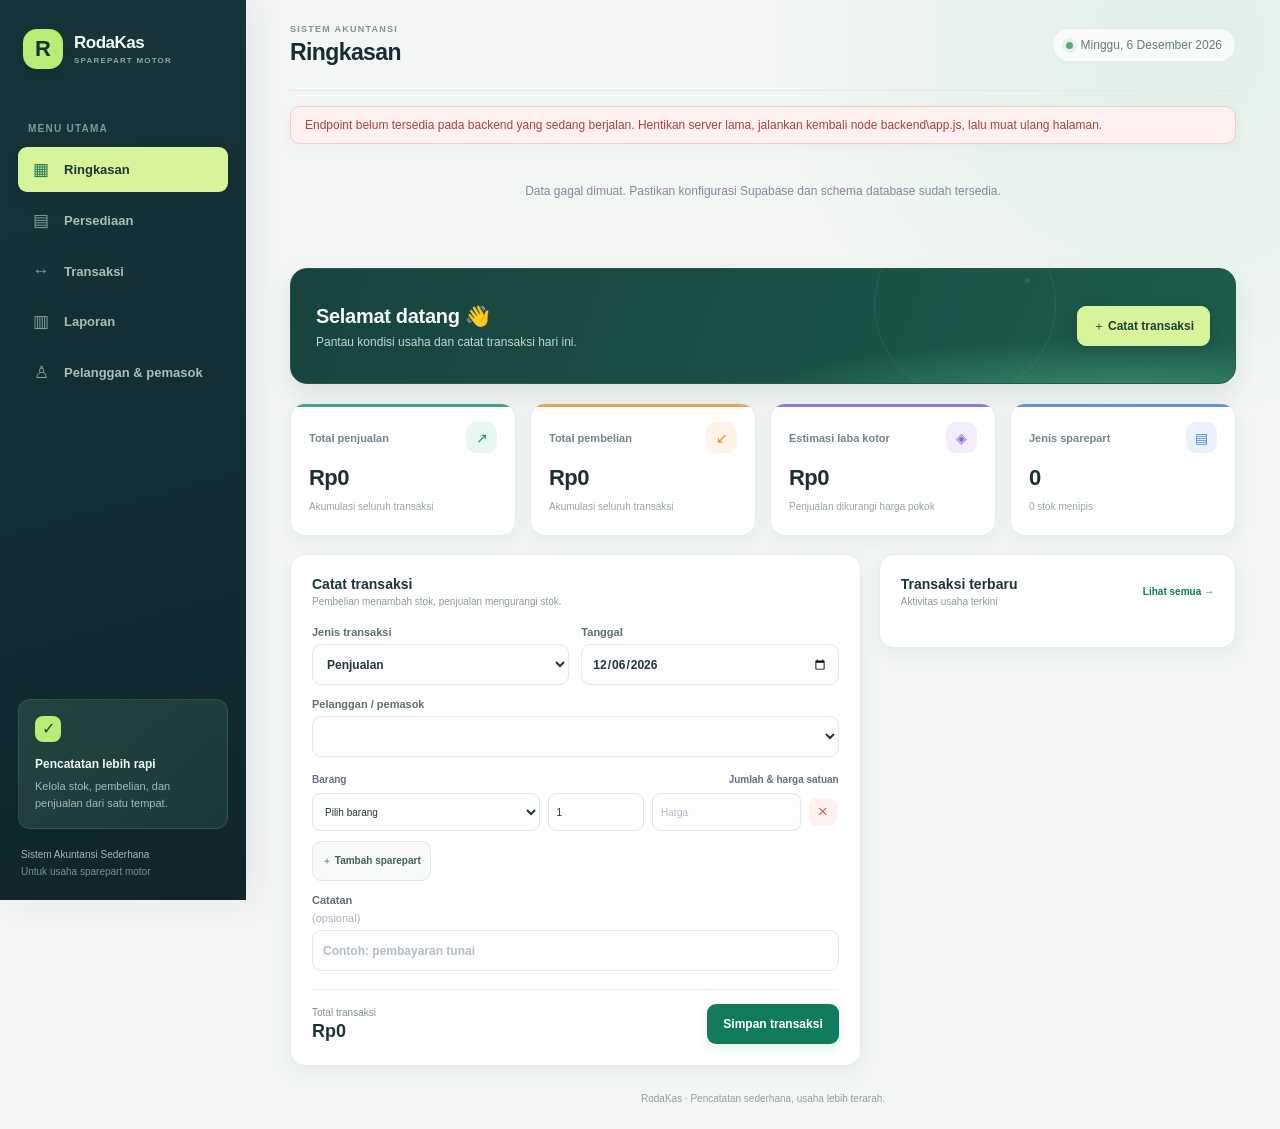
==== index.html @ e7395fb7 "Add files via upload" ====
<!doctype html>
<html lang="id">
  <head>
    <meta charset="utf-8">
    <meta name="viewport" content="width=device-width, initial-scale=1">
    <meta name="theme-color" content="#f5f7fb">
    <title>RodaKas — Akuntansi Sparepart</title>
    <link rel="stylesheet" href="styles.css">
    <script src="config.js"></script>
    <script src="app.js" defer></script>
  </head>
  <body>
    <div class="app-shell">
      <aside class="sidebar">
        <a class="brand" href="#" aria-label="RodaKas beranda">
          <span class="brand-mark">R</span>
          <span><strong>RodaKas</strong><small>SPAREPART MOTOR</small></span>
        </a>
        <p class="nav-label">MENU UTAMA</p>
        <nav class="navigation" aria-label="Navigasi utama">
          <button class="nav-item active" data-view="dashboard"><span>▦</span> Ringkasan</button>
          <button class="nav-item" data-view="inventory"><span>▤</span> Persediaan</button>
          <button class="nav-item" data-view="transactions"><span>↔</span> Transaksi</button>
          <button class="nav-item" data-view="reports"><span>▥</span> Laporan</button>
          <button class="nav-item" data-view="parties"><span>♙</span> Pelanggan & pemasok</button>
        </nav>
        <div class="sidebar-note">
          <span class="note-icon">✓</span>
          <strong>Pencatatan lebih rapi</strong>
          <p>Kelola stok, pembelian, dan penjualan dari satu tempat.</p>
        </div>
        <div class="sidebar-footer">Sistem Akuntansi Sederhana<br><span>Untuk usaha sparepart motor</span></div>
      </aside>

      <main class="main-content">
        <header class="topbar">
          <div>
            <p class="eyebrow">SISTEM AKUNTANSI</p>
            <h1 id="page-title">Ringkasan</h1>
          </div>
          <div class="topbar-date"><span class="status-dot"></span><span id="today-label"></span></div>
        </header>

        <div id="notice" class="notice" role="status" aria-live="polite" hidden></div>
        <div id="loading" class="loading">Menghubungkan ke database...</div>

        <section class="view active" id="view-dashboard">
          <div class="welcome-row">
            <div>
              <h2>Selamat datang 👋</h2>
              <p>Pantau kondisi usaha dan catat transaksi hari ini.</p>
            </div>
            <button class="button button-primary" data-go="transactions">＋ Catat transaksi</button>
          </div>
          <div class="stats-grid">
            <article class="stat-card">
              <div class="stat-heading"><span>Total penjualan</span><span class="stat-icon green">↗</span></div>
              <strong id="stat-sales">Rp0</strong><small>Akumulasi seluruh transaksi</small>
            </article>
            <article class="stat-card">
              <div class="stat-heading"><span>Total pembelian</span><span class="stat-icon orange">↙</span></div>
              <strong id="stat-purchases">Rp0</strong><small>Akumulasi seluruh transaksi</small>
            </article>
            <article class="stat-card">
              <div class="stat-heading"><span>Estimasi laba kotor</span><span class="stat-icon purple">◈</span></div>
              <strong id="stat-profit">Rp0</strong><small>Penjualan dikurangi harga pokok</small>
            </article>
            <article class="stat-card">
              <div class="stat-heading"><span>Jenis sparepart</span><span class="stat-icon blue">▤</span></div>
              <strong id="stat-products">0</strong><small id="stat-low-stock">0 stok menipis</small>
            </article>
          </div>
          <div class="content-grid">
            <section class="panel transaction-panel">
              <div class="panel-heading">
                <div><h2>Catat transaksi</h2><p>Pembelian menambah stok, penjualan mengurangi stok.</p></div>
              </div>
              <form id="transaction-form">
                <div class="form-grid">
                  <label>Jenis transaksi
                    <select name="transaction_type" id="transaction-type" required>
                      <option value="sale">Penjualan</option>
                      <option value="purchase">Pembelian</option>
                    </select>
                  </label>
                  <label>Tanggal
                    <input name="transaction_date" id="transaction-date" type="date" required>
                  </label>
                  <label class="full-width">Pelanggan / pemasok
                    <select name="party_id" id="transaction-party" required></select>
                  </label>
                </div>
                <div class="items-heading"><span>Barang</span><span>Jumlah & harga satuan</span></div>
                <div id="transaction-items" class="transaction-items"></div>
                <button type="button" class="button button-quiet add-item" id="add-item">＋ Tambah sparepart</button>
                <label class="notes-label">Catatan <span class="optional">(opsional)</span>
                  <input name="notes" maxlength="500" placeholder="Contoh: pembayaran tunai">
                </label>
                <div class="form-footer">
                  <div class="total-preview"><span>Total transaksi</span><strong id="transaction-total">Rp0</strong></div>
                  <button class="button button-primary" type="submit">Simpan transaksi</button>
                </div>
              </form>
            </section>
            <section class="panel recent-panel">
              <div class="panel-heading">
                <div><h2>Transaksi terbaru</h2><p>Aktivitas usaha terkini</p></div>
                <button class="text-button" data-go="transactions">Lihat semua →</button>
              </div>
              <div id="recent-transactions" class="recent-list"></div>
            </section>
          </div>
        </section>

        <section class="view" id="view-inventory">
          <div class="section-intro"><div><h2>Persediaan sparepart</h2><p>Kelola daftar barang dan pantau jumlah stok.</p></div></div>
          <section class="panel">
            <div class="panel-heading"><div><h2>Tambah sparepart</h2><p>Stok awal akan bertambah melalui transaksi pembelian.</p></div></div>
            <form id="product-form" class="inline-form">
              <label>SKU / kode<input name="sku" required maxlength="40" placeholder="OLI-001"></label>
              <label>Nama sparepart<input name="name" required maxlength="120" placeholder="Oli mesin 1L"></label>
              <label>Kategori<input name="category" maxlength="80" placeholder="Pelumas"></label>
              <label>Harga jual<input name="selling_price" type="number" min="0" step="1" required placeholder="50000"></label>
              <button class="button button-primary" type="submit">Tambah barang</button>
            </form>
          </section>
          <section class="panel table-panel">
            <div class="panel-heading"><div><h2>Daftar barang</h2><p id="inventory-count">0 jenis sparepart</p></div></div>
            <div class="table-wrap"><table><thead><tr><th>Sparepart</th><th>Kategori</th><th>Stok</th><th>Harga pokok</th><th>Harga jual</th><th>Status</th><th>Aksi</th></tr></thead><tbody id="inventory-table"></tbody></table></div>
          </section>
        </section>

        <section class="view" id="view-transactions">
          <div class="section-intro"><div><h2>Riwayat transaksi</h2><p>Catatan pembelian dan penjualan tersimpan.</p></div><button class="button button-primary" data-go="dashboard">＋ Transaksi baru</button></div>
          <section class="panel table-panel">
            <div class="panel-heading"><div><h2>Semua transaksi</h2><p>Urut dari yang paling baru</p></div></div>
            <div class="table-wrap"><table><thead><tr><th>Tanggal</th><th>Jenis</th><th>Pelanggan / pemasok</th><th>Rincian</th><th>Total</th><th>Aksi</th></tr></thead><tbody id="transactions-table"></tbody></table></div>
          </section>
        </section>

        <section class="view" id="view-reports">
          <div class="section-intro"><div><h2>Laporan keuangan</h2><p>Ringkasan penjualan, pembelian, dan laba kotor berdasarkan periode.</p></div></div>
          <section class="panel report-filter-panel">
            <form id="report-form" class="report-filter">
              <label>Dari tanggal<input id="report-from" name="from" type="date" required></label>
              <label>Sampai tanggal<input id="report-to" name="to" type="date" required></label>
              <button class="button button-primary" type="submit">Tampilkan laporan</button>
              <button class="button button-quiet" id="export-report" type="button" disabled>↓ Ekspor CSV</button>
            </form>
          </section>
          <div class="stats-grid report-stats">
            <article class="stat-card"><div class="stat-heading"><span>Penjualan periode ini</span><span class="stat-icon green">↗</span></div><strong id="report-sales">Rp0</strong><small>Total transaksi penjualan</small></article>
            <article class="stat-card"><div class="stat-heading"><span>Pembelian periode ini</span><span class="stat-icon orange">↙</span></div><strong id="report-purchases">Rp0</strong><small>Total transaksi pembelian</small></article>
            <article class="stat-card"><div class="stat-heading"><span>Estimasi laba kotor</span><span class="stat-icon purple">◈</span></div><strong id="report-profit">Rp0</strong><small>Penjualan dikurangi harga pokok</small></article>
            <article class="stat-card"><div class="stat-heading"><span>Jumlah transaksi</span><span class="stat-icon blue">↔</span></div><strong id="report-count">0</strong><small>Dalam periode yang dipilih</small></article>
          </div>
          <section class="panel table-panel">
            <div class="panel-heading"><div><h2>Rincian laporan</h2><p id="report-period-label">Pilih rentang tanggal untuk melihat laporan.</p></div></div>
            <div class="table-wrap"><table><thead><tr><th>Tanggal</th><th>Jenis</th><th>Pelanggan / pemasok</th><th>Rincian</th><th>Total</th><th>Laba kotor</th></tr></thead><tbody id="report-table"><tr><td colspan="6" class="empty-cell">Pilih rentang tanggal, lalu tampilkan laporan.</td></tr></tbody></table></div>
          </section>
        </section>

        <section class="view" id="view-parties">
          <div class="section-intro"><div><h2>Pelanggan & pemasok</h2><p>Satu kontak dapat berperan sebagai pelanggan, pemasok, atau keduanya.</p></div></div>
          <section class="panel">
            <div class="panel-heading"><div><h2>Tambah kontak</h2><p>Simpan informasi pelanggan atau pemasok.</p></div></div>
            <form id="party-form" class="inline-form party-form">
              <label>Nama kontak<input name="name" required maxlength="120" placeholder="Nama pelanggan atau toko"></label>
              <label>Peran<select name="party_type"><option value="customer">Pelanggan</option><option value="supplier">Pemasok</option><option value="both">Keduanya</option></select></label>
              <label>Nomor telepon<input name="phone" maxlength="30" placeholder="08xxxxxxxxxx"></label>
              <button class="button button-primary" type="submit">Tambah kontak</button>
            </form>
          </section>
          <section class="panel table-panel">
            <div class="panel-heading"><div><h2>Daftar kontak</h2><p>Kontak yang tersedia untuk transaksi</p></div></div>
            <div class="table-wrap"><table><thead><tr><th>Nama</th><th>Peran</th><th>Nomor telepon</th><th>Ditambahkan</th><th>Aksi</th></tr></thead><tbody id="parties-table"></tbody></table></div>
          </section>
        </section>
        <footer class="page-footer">RodaKas · Pencatatan sederhana, usaha lebih terarah.</footer>
      </main>
    </div>
    <dialog class="edit-dialog" id="edit-dialog" aria-labelledby="edit-dialog-title">
      <form id="edit-form">
        <div class="edit-dialog-heading">
          <div><p class="eyebrow">UBAH DATA</p><h2 id="edit-dialog-title">Edit data</h2></div>
          <button class="dialog-close" id="close-edit-dialog" type="button" aria-label="Tutup">×</button>
        </div>
        <div id="edit-product-fields" class="edit-fields" hidden>
          <label>SKU / kode<input id="edit-product-sku" name="sku" maxlength="40" required></label>
          <label>Nama sparepart<input id="edit-product-name" name="name" maxlength="120" required></label>
          <label>Kategori<input id="edit-product-category" name="category" maxlength="80"></label>
          <label>Harga jual<input id="edit-product-price" name="selling_price" type="number" min="0" step="1" required></label>
          <p class="edit-help">Stok dan harga pokok dikelola lewat transaksi agar riwayat akuntansi tetap konsisten.</p>
        </div>
        <div id="edit-party-fields" class="edit-fields" hidden>
          <label>Nama kontak<input id="edit-party-name" name="party_name" maxlength="120" required></label>
          <label>Peran<select id="edit-party-type" name="party_type"><option value="customer">Pelanggan</option><option value="supplier">Pemasok</option><option value="both">Keduanya</option></select></label>
          <label>Nomor telepon<input id="edit-party-phone" name="phone" maxlength="30"></label>
        </div>
        <div id="edit-transaction-fields" class="edit-fields" hidden>
          <label>Jenis transaksi<select id="edit-transaction-type" name="transaction_type"><option value="sale">Penjualan</option><option value="purchase">Pembelian</option></select></label>
          <label>Tanggal<input id="edit-transaction-date" name="transaction_date" type="date" required></label>
          <label>Pelanggan / pemasok<select id="edit-transaction-party" name="party_id" required></select></label>
          <div class="items-heading"><span>Barang</span><span>Jumlah & harga satuan</span></div>
          <div id="edit-transaction-items" class="transaction-items"></div>
          <button class="button button-quiet add-item" id="edit-add-item" type="button">＋ Tambah sparepart</button>
          <label>Catatan <span class="optional">(opsional)</span><input id="edit-transaction-notes" name="notes" maxlength="500"></label>
          <div class="edit-total"><span>Total transaksi</span><strong id="edit-transaction-total">Rp0</strong></div>
          <p class="edit-help">Perubahan akan menghitung ulang stok dan harga pokok. Jika stok menjadi tidak mencukupi, perubahan ditolak.</p>
        </div>
        <div id="edit-form-error" class="dialog-error" role="alert" hidden></div>
        <div class="edit-dialog-actions">
          <button class="button button-quiet" id="cancel-edit" type="button">Batal</button>
          <button class="button button-primary" type="submit">Simpan perubahan</button>
        </div>
      </form>
    </dialog>
  </body>
</html>
---- styles.css ----
:root {
  font-family: 'DM Sans', sans-serif;
  color: #202b3c;
  background: #f5f7fb;
  font-synthesis: none;
  text-rendering: optimizeLegibility;
  --muted: #8691a3;
  --line: #edf0f5;
  --green: #118b68;
  --navy: #1d2d43;
}

* { box-sizing: border-box; }
body { margin: 0; min-width: 360px; min-height: 100vh; }
button, input, select { font: inherit; }
button { cursor: pointer; }
.app-shell { min-height: 100vh; }
.sidebar { position: fixed; inset: 0 auto 0 0; z-index: 2; display: flex; flex-direction: column; width: 246px; padding: 30px 19px 20px; background: #fff; border-right: 1px solid #edf0f5; }
.brand { display: flex; align-items: center; gap: 11px; margin: 0 5px 51px; color: inherit; text-decoration: none; }
.brand-mark { display: grid; width: 40px; height: 40px; place-items: center; border-radius: 13px; background: #e7f6ef; color: #118b68; font: 800 22px Manrope, sans-serif; }
.brand strong, .brand small { display: block; }
.brand strong { font: 800 17px Manrope, sans-serif; letter-spacing: -.5px; }
.brand small { margin-top: 3px; color: #9aa4b1; font-size: 8px; font-weight: 700; letter-spacing: 1.2px; }
.nav-label, .eyebrow { color: #9ba5b3; font-size: 10px; font-weight: 700; letter-spacing: 1.25px; }
.nav-label { margin: 0 10px 13px; }
.navigation { display: grid; gap: 6px; }
.nav-item { display: flex; align-items: center; gap: 13px; width: 100%; padding: 12px 13px; border: 0; border-radius: 9px; background: transparent; color: #657184; text-align: left; font-size: 13px; font-weight: 600; }
.nav-item span { width: 20px; color: #96a0ae; text-align: center; font-size: 17px; }
.nav-item:hover { background: #f7f9fb; }
.nav-item.active { background: #eaf6f1; color: #137c60; }
.nav-item.active span { color: #118b68; }
.sidebar-note { margin-top: auto; padding: 16px; border: 1px solid #e6f0ea; border-radius: 12px; background: linear-gradient(140deg, #f2faf6, #f8fbfa); }
.note-icon { display: grid; width: 26px; height: 26px; margin-bottom: 12px; place-items: center; border-radius: 8px; background: #dff3e9; color: #128363; font-weight: 700; }
.sidebar-note strong { font: 700 12px Manrope, sans-serif; }
.sidebar-note p { margin: 6px 0 0; color: #859186; font-size: 11px; line-height: 1.55; }
.sidebar-footer { padding: 17px 3px 0; color: #7d8796; font-size: 10px; line-height: 1.7; }
.sidebar-footer span { color: #a4acb7; }
.main-content { max-width: 1600px; min-height: 100vh; margin-left: 246px; padding: 0 42px; }
.topbar { display: flex; min-height: 94px; align-items: center; justify-content: space-between; border-bottom: 1px solid #e9edf2; }
.eyebrow { margin: 0 0 5px; font-size: 9px; }
h1, h2, p { margin-top: 0; }
h1 { margin-bottom: 0; font: 800 22px Manrope, sans-serif; letter-spacing: -.6px; }
.topbar-date { display: flex; align-items: center; gap: 8px; color: #778395; font-size: 12px; }
.status-dot { width: 7px; height: 7px; border-radius: 50%; background: #25a777; box-shadow: 0 0 0 3px #e3f5ec; }
.view { display: none; padding-top: 28px; }
.view.active { display: block; }
.welcome-row, .section-intro { display: flex; align-items: center; justify-content: space-between; gap: 18px; margin-bottom: 23px; }
.welcome-row h2, .section-intro h2 { margin-bottom: 5px; font: 700 17px Manrope, sans-serif; letter-spacing: -.3px; }
.welcome-row p, .section-intro p { margin-bottom: 0; color: var(--muted); font-size: 12px; }
.button { min-height: 38px; padding: 0 15px; border: 1px solid transparent; border-radius: 8px; font-size: 12px; font-weight: 700; transition: .15s ease; }
.button-primary { background: #148763; color: #fff; box-shadow: 0 3px 8px #14876321; }
.button-primary:hover { background: #0c7453; }
.button-primary:disabled { cursor: wait; opacity: .65; }
.button-quiet { border-color: #e6ebef; background: #fff; color: #4e6175; }
.stats-grid { display: grid; grid-template-columns: repeat(4, minmax(0, 1fr)); gap: 15px; margin-bottom: 20px; }
.stat-card, .panel { border: 1px solid #edf0f4; border-radius: 12px; background: #fff; box-shadow: 0 3px 14px #1b2b3c04; }
.stat-card { min-height: 126px; padding: 16px 17px; }
.stat-heading { display: flex; align-items: center; justify-content: space-between; color: #7b8797; font-size: 11px; font-weight: 600; }
.stat-icon { display: grid; width: 27px; height: 27px; place-items: center; border-radius: 8px; font-size: 14px; font-weight: 700; }
.stat-icon.green { background: #e8f7f0; color: #16966c; }
.stat-icon.orange { background: #fff2e6; color: #dd8a31; }
.stat-icon.purple { background: #f2edff; color: #8b6bd5; }
.stat-icon.blue { background: #eaf2ff; color: #5186d7; }
.stat-card > strong { display: block; margin: 11px 0 5px; font: 800 21px Manrope, sans-serif; letter-spacing: -.6px; }
.stat-card small { color: #a0a9b5; font-size: 10px; }
.content-grid { display: grid; grid-template-columns: minmax(0, 1.23fr) minmax(285px, .77fr); align-items: start; gap: 17px; }
.panel { margin-bottom: 17px; padding: 19px; }
.panel-heading { display: flex; align-items: center; justify-content: space-between; gap: 15px; margin-bottom: 17px; }
.panel-heading h2 { margin-bottom: 4px; font: 700 14px Manrope, sans-serif; }
.panel-heading p { margin-bottom: 0; color: #98a2b0; font-size: 10px; }
.form-grid { display: grid; grid-template-columns: 1fr 1fr; gap: 13px 12px; }
label { display: grid; gap: 6px; color: #647184; font-size: 10px; font-weight: 600; }
input, select { width: 100%; height: 38px; padding: 0 10px; border: 1px solid #e7ebf0; border-radius: 7px; outline: 0; background: #fff; color: #29374a; font-size: 11px; }
input:focus, select:focus { border-color: #63b79b; box-shadow: 0 0 0 3px #118b6810; }
input::placeholder { color: #b5bdc8; }
.full-width { grid-column: 1 / -1; }
.items-heading { display: flex; justify-content: space-between; margin: 17px 0 8px; color: #647184; font-size: 10px; font-weight: 700; }
.transaction-items { display: grid; gap: 8px; }
.item-row { display: grid; grid-template-columns: minmax(120px, 1.3fr) minmax(61px, .55fr) minmax(90px, .85fr) 30px; gap: 7px; align-items: center; }
.item-row input, .item-row select { height: 35px; padding: 0 8px; font-size: 10px; }
.remove-item { width: 28px; height: 28px; border: 0; border-radius: 6px; background: #fff1f0; color: #ce655c; font-size: 17px; }
.add-item { min-height: 32px; margin-top: 9px; padding: 0 9px; font-size: 10px; }
.notes-label { margin-top: 13px; }
.optional { color: #a7b0bc; font-weight: 400; }
.form-footer { display: flex; align-items: center; justify-content: space-between; gap: 12px; margin-top: 18px; padding-top: 14px; border-top: 1px solid #f0f2f5; }
.total-preview span, .total-preview strong { display: block; }
.total-preview span { margin-bottom: 3px; color: #8d98a7; font-size: 9px; }
.total-preview strong { font: 800 16px Manrope, sans-serif; }
.text-button { padding: 5px 0; border: 0; background: none; color: #148763; font-size: 10px; font-weight: 700; }
.recent-list { display: grid; }
.recent-item { display: flex; align-items: center; justify-content: space-between; gap: 9px; padding: 12px 0; border-bottom: 1px solid #f0f2f5; }
.recent-item:last-child { border-bottom: 0; }
.recent-left { display: flex; min-width: 0; align-items: center; gap: 10px; }
.recent-icon { display: grid; width: 32px; height: 32px; flex: 0 0 auto; place-items: center; border-radius: 9px; font-weight: 700; }
.recent-icon.sale { background: #e7f6ef; color: #12815f; }
.recent-icon.purchase { background: #fff3e6; color: #ca8027; }
.recent-name { overflow: hidden; color: #364255; font-size: 10px; font-weight: 700; text-overflow: ellipsis; white-space: nowrap; }
.recent-meta { margin-top: 4px; color: #a0a9b5; font-size: 9px; }
.recent-amount { flex: 0 0 auto; color: #344154; font-size: 10px; font-weight: 700; text-align: right; }
.recent-empty, .empty-cell { padding: 22px 5px; color: #9aa4b1; font-size: 11px; text-align: center; }
.section-intro { margin-bottom: 19px; }
.inline-form { display: grid; grid-template-columns: 1fr 1.3fr 1fr 1fr auto; align-items: end; gap: 11px; }
.inline-form .button { margin-bottom: 1px; white-space: nowrap; }
.party-form { grid-template-columns: 1.4fr .8fr 1fr auto; }
.table-panel { padding-bottom: 7px; }
.table-wrap { overflow-x: auto; }
table { width: 100%; border-collapse: collapse; text-align: left; }
th { padding: 10px 11px; color: #9aa4b1; font-size: 9px; font-weight: 700; white-space: nowrap; }
td { padding: 12px 11px; border-top: 1px solid #f0f2f5; color: #546174; font-size: 10px; vertical-align: middle; }
td strong { display: block; color: #344154; font-size: 10px; }
td small { display: block; margin-top: 3px; color: #9da6b2; font-size: 9px; }
.stock-pill, .type-pill { display: inline-block; padding: 5px 8px; border-radius: 20px; font-size: 9px; font-weight: 700; white-space: nowrap; }
.stock-ok, .type-sale { background: #e8f6ef; color: #148260; }
.stock-low { background: #fff2e4; color: #c27b27; }
.type-purchase { background: #fff1e3; color: #c27b27; }
.page-footer { padding: 10px 0 25px; color: #a5aeba; font-size: 10px; text-align: center; }
.notice { margin-top: 15px; padding: 11px 14px; border: 1px solid #cbe9da; border-radius: 8px; background: #edf8f2; color: #237655; font-size: 12px; }
.notice.error { border-color: #f0ceca; background: #fff1ef; color: #a94339; }
.loading { padding: 40px 0; color: #7f8b9b; font-size: 12px; text-align: center; }
[hidden] { display: none !important; }

@media (max-width: 1100px) {
  .main-content { padding: 0 25px; }
  .stats-grid { grid-template-columns: repeat(2, minmax(0, 1fr)); }
  .content-grid { grid-template-columns: 1fr; }
  .inline-form { grid-template-columns: repeat(2, minmax(0, 1fr)); }
  .inline-form .button { min-height: 38px; }
}
@media (max-width: 720px) {
  .sidebar { position: static; width: 100%; padding: 14px 16px 10px; border-right: 0; border-bottom: 1px solid #edf0f5; }
  .brand { margin: 0 0 13px; }
  .nav-label, .sidebar-note, .sidebar-footer { display: none; }
  .navigation { display: flex; overflow-x: auto; gap: 4px; }
  .nav-item { width: auto; flex: 0 0 auto; gap: 7px; padding: 9px 10px; font-size: 10px; }
  .nav-item span { font-size: 14px; }
  .main-content { margin-left: 0; padding: 0 16px; }
  .topbar { min-height: 75px; }
  h1 { font-size: 19px; }
  .topbar-date { font-size: 10px; }
  .view { padding-top: 21px; }
  .welcome-row { align-items: flex-start; flex-direction: column; }
  .welcome-row .button { align-self: stretch; }
  .stats-grid { gap: 9px; }
  .stat-card { min-height: 112px; padding: 13px; }
  .stat-card > strong { font-size: 17px; }
  .stat-heading { font-size: 10px; }
  .panel { padding: 15px; }
  .form-grid { gap: 11px 8px; }
  .item-row { grid-template-columns: minmax(95px, 1.2fr) 48px minmax(78px, .9fr) 27px; gap: 5px; }
  .item-row input, .item-row select { padding: 0 5px; font-size: 9px; }
  .inline-form, .party-form { grid-template-columns: 1fr 1fr; }
  .inline-form .button { grid-column: 1 / -1; }
  .section-intro { align-items: flex-start; }
}

/* Refined visual theme */
:root {
  font-family: Inter, "Segoe UI", sans-serif;
  color: #1d2b36;
  background: #f3f6f5;
  --muted: #788792;
  --line: #e8eeeb;
  --green: #087f5b;
  --navy: #132b32;
}

body {
  background:
    radial-gradient(ellipse at 92% 4%, #e1f0e9 0, transparent 25rem),
    #f3f6f5;
}

.sidebar {
  padding: 29px 18px 20px;
  background: linear-gradient(165deg, #16353a 0%, #112a31 68%, #10242b 100%);
  border-right: 0;
  color: #edf6f1;
  box-shadow: 8px 0 30px #102a3012;
}

.brand { margin-bottom: 54px; }
.brand-mark {
  border-radius: 14px;
  background: #b7ed75;
  color: #15332f;
  box-shadow: 0 6px 16px #0b171a40;
}
.brand strong { color: #f5faf7; }
.brand small { color: #8ca9a4; }
.nav-label { color: #7e9b97; }
.nav-item { color: #a9bfba; transition: background .18s ease, color .18s ease, transform .18s ease; }
.nav-item span { color: #86a29d; }
.nav-item:hover { background: #ffffff0c; color: #fff; transform: translateX(2px); }
.nav-item.active { background: #d7f49a; color: #183833; box-shadow: 0 5px 16px #081d1d30; }
.nav-item.active span { color: #207455; }
.sidebar-note {
  border-color: #ffffff19;
  background: linear-gradient(140deg, #21443f, #1b3939);
}
.note-icon { background: #b7ed75; color: #174438; }
.sidebar-note strong { color: #f2f8f5; }
.sidebar-note p { color: #a5bdb4; }
.sidebar-footer { color: #a5b8b3; }
.sidebar-footer span { color: #789590; }

.main-content { padding: 0 44px; }
.topbar {
  min-height: 91px;
  border-bottom-color: #e2eae6;
}
.eyebrow { color: #83958f; }
h1 { color: #172c34; font-size: 23px; }
.topbar-date {
  padding: 9px 13px;
  border: 1px solid #e2ebe6;
  border-radius: 30px;
  background: #ffffffb8;
  color: #687c76;
}
.status-dot { background: #56aa78; box-shadow: 0 0 0 4px #e6f2e8; }
.view { padding-top: 30px; }

.welcome-row {
  position: relative;
  overflow: hidden;
  min-height: 116px;
  margin-bottom: 19px;
  padding: 23px 25px;
  border: 1px solid #24584d;
  border-radius: 17px;
  background:
    radial-gradient(circle at 78% 10%, #ffffff18 0 2px, transparent 3px),
    radial-gradient(ellipse at 88% 110%, #378a6c 0, transparent 31%),
    linear-gradient(110deg, #17433e, #1d5c4c);
  box-shadow: 0 11px 25px #194b3b1c;
}
.welcome-row::after {
  position: absolute;
  top: -55px;
  right: 19%;
  width: 180px;
  height: 180px;
  border: 1px solid #ffffff12;
  border-radius: 50%;
  content: "";
  pointer-events: none;
}
.welcome-row > div, .welcome-row > button { position: relative; z-index: 1; }
.welcome-row h2 { margin-bottom: 7px; color: #f7fbf8; font-size: 20px; }
.welcome-row p { color: #c1d8ce; font-size: 12px; }
.welcome-row .button-primary {
  border-color: #d7f49a;
  background: #d7f49a;
  color: #1a4137;
  box-shadow: 0 5px 15px #071f1c2b;
}
.welcome-row .button-primary:hover { background: #e4f8b8; }

.stats-grid { gap: 14px; margin-bottom: 18px; }
.stat-card, .panel {
  border-color: #e7ede9;
  border-radius: 15px;
  background: #fff;
  box-shadow: 0 5px 18px #243b3210;
}
.stat-card {
  position: relative;
  overflow: hidden;
  min-height: 133px;
  padding: 18px 18px 16px;
  transition: transform .18s ease, box-shadow .18s ease;
}
.stat-card:hover { transform: translateY(-2px); box-shadow: 0 9px 24px #243b3219; }
.stat-card::before {
  position: absolute;
  top: 0;
  left: 0;
  width: 100%;
  height: 3px;
  background: #43a77c;
  content: "";
}
.stat-card:nth-child(2)::before { background: #e3a454; }
.stat-card:nth-child(3)::before { background: #9578d5; }
.stat-card:nth-child(4)::before { background: #6093d8; }
.stat-heading { color: #75848c; font-size: 11px; }
.stat-icon { width: 31px; height: 31px; border-radius: 10px; }
.stat-card > strong { margin: 12px 0 5px; color: #1c3036; font-size: 22px; }
.stat-card small { color: #98a5a8; }

.content-grid { gap: 18px; }
.panel { padding: 21px; }
.panel-heading { margin-bottom: 19px; }
.panel-heading h2 { color: #20333a; font-size: 14px; }
.panel-heading p { color: #8b999e; }
.button { min-height: 40px; border-radius: 9px; transition: transform .16s ease, background .16s ease, box-shadow .16s ease; }
.button:active { transform: translateY(1px); }
.button-primary { background: #117c5d; box-shadow: 0 4px 10px #117c5d20; }
.button-primary:hover { background: #096c4f; box-shadow: 0 5px 14px #117c5d2a; }
.button-quiet { border-color: #e2eae6; background: #f8faf9; color: #3f6257; }
.button-quiet:hover { border-color: #c8ddd2; background: #eff7f2; }

label { color: #5c7074; font-size: 11px; }
input, select {
  height: 41px;
  border-color: #e1e9e5;
  border-radius: 9px;
  background-color: #fcfdfc;
  color: #24383d;
  font-size: 12px;
  transition: border-color .16s ease, box-shadow .16s ease, background .16s ease;
}
input:hover, select:hover { border-color: #cbd9d2; }
input:focus, select:focus {
  border-color: #62aa87;
  background-color: #fff;
  box-shadow: 0 0 0 4px #21875e13;
}
.item-row { gap: 8px; }
.item-row input, .item-row select { height: 38px; border-radius: 8px; font-size: 10px; }
.remove-item { border-radius: 8px; transition: background .15s ease, transform .15s ease; }
.remove-item:hover { transform: scale(1.04); background: #ffe5e2; }
.add-item { margin-top: 10px; }
.form-footer { border-top-color: #eaf0ec; }
.total-preview span { color: #82918f; font-size: 10px; }
.total-preview strong { color: #1c3438; font-size: 18px; }
.text-button { color: #087f5b; }
.text-button:hover { color: #075f46; }

.recent-item { padding: 13px 0; border-bottom-color: #edf1ef; }
.recent-icon { width: 36px; height: 36px; border-radius: 11px; }
.recent-name { color: #2a3d42; font-size: 11px; }
.recent-meta { color: #91a09f; font-size: 10px; }
.recent-amount { color: #284039; font-size: 11px; }
.recent-empty, .empty-cell { color: #879794; }

.section-intro h2 { color: #1d3338; font-size: 19px; }
.section-intro p { color: #82918f; }
.inline-form { gap: 13px; }
.table-panel { padding-bottom: 9px; }
table { border-spacing: 0; }
th {
  padding: 12px 11px;
  background: #f7faf8;
  color: #81918c;
  font-size: 9px;
  letter-spacing: .5px;
  text-transform: uppercase;
}
th:first-child { border-radius: 8px 0 0 8px; }
th:last-child { border-radius: 0 8px 8px 0; }
td {
  padding: 14px 11px;
  border-top-color: #edf1ef;
  color: #596b6d;
  font-size: 11px;
}
tbody tr { transition: background .15s ease; }
tbody tr:hover { background: #f8fbf9; }
td strong { color: #2c4144; font-size: 11px; }
td small { color: #8d9c9a; }
.stock-pill, .type-pill { padding: 6px 9px; font-size: 9px; }
.stock-ok, .type-sale { background: #e6f5eb; color: #16754d; }
.stock-low { background: #fff2dc; color: #a86a16; }
.type-purchase { background: #fff0df; color: #a8681d; }
.page-footer { color: #8fa09a; }
.notice { border-radius: 10px; box-shadow: 0 4px 14px #243b3209; }

@media (max-width: 1100px) {
  .main-content { padding: 0 26px; }
}

@media (max-width: 720px) {
  .sidebar {
    padding: 13px 15px 10px;
    background: linear-gradient(100deg, #16353a, #112a31);
    box-shadow: 0 5px 16px #102a3018;
  }
  .brand { margin-bottom: 12px; }
  .navigation { scrollbar-width: none; }
  .navigation::-webkit-scrollbar { display: none; }
  .nav-item { border-radius: 8px; }
  .main-content { padding: 0 15px; }
  .topbar { min-height: 72px; }
  .topbar-date { padding: 7px 9px; font-size: 9px; }
  .view { padding-top: 20px; }
  .welcome-row { min-height: 0; padding: 19px; border-radius: 14px; }
  .welcome-row h2 { font-size: 18px; }
  .stats-grid { gap: 10px; }
  .stat-card { min-height: 116px; padding: 14px; border-radius: 12px; }
  .stat-card > strong { font-size: clamp(15px, 4vw, 19px); }
  .stat-card small { font-size: 9px; }
  .panel { padding: 15px; border-radius: 13px; }
  .inline-form, .party-form { gap: 10px; }
  .section-intro h2 { font-size: 17px; }
  th, td { padding-right: 9px; padding-left: 9px; }
}

@media (prefers-reduced-motion: reduce) {
  *, *::before, *::after { scroll-behavior: auto !important; transition-duration: .01ms !important; }
}

.report-filter-panel { padding: 17px 20px; }
.report-filter {
  display: grid;
  grid-template-columns: minmax(150px, 1fr) minmax(150px, 1fr) auto auto;
  align-items: end;
  gap: 12px;
}
.report-filter .button { white-space: nowrap; }
.report-filter .button:disabled { cursor: not-allowed; opacity: .5; }
.report-stats { margin-top: 17px; }
#report-table td:nth-last-child(-n+2) { white-space: nowrap; }
@media (max-width: 720px) {
  .report-filter { grid-template-columns: 1fr 1fr; }
  .report-filter .button { width: 100%; }
}

.row-actions { display: flex; align-items: center; gap: 6px; }
.row-action {
  min-height: 29px;
  padding: 0 9px;
  border: 1px solid transparent;
  border-radius: 7px;
  background: #f0f6f2;
  color: #267253;
  font-size: 10px;
  font-weight: 700;
}
.row-action:hover { background: #e4f1e9; }
.row-action.delete { background: #fff2ef; color: #b64d41; }
.row-action.delete:hover { background: #ffe5e0; }
.edit-dialog {
  width: min(460px, calc(100% - 28px));
  max-height: min(90vh, 720px);
  padding: 0;
  overflow: auto;
  border: 1px solid #e3ebe6;
  border-radius: 17px;
  background: #fff;
  color: #1d2b36;
  box-shadow: 0 22px 80px #112a3152;
}
.edit-dialog::backdrop { background: #10252db0; backdrop-filter: blur(3px); }
.edit-dialog form { padding: 24px; }
.edit-dialog-heading { display: flex; align-items: flex-start; justify-content: space-between; margin-bottom: 22px; }
.edit-dialog-heading .eyebrow { margin-bottom: 5px; }
.edit-dialog-heading h2 { margin: 0; color: #1d3338; font: 700 19px Manrope, sans-serif; }
.dialog-close {
  width: 32px;
  height: 32px;
  border: 0;
  border-radius: 9px;
  background: #f3f7f4;
  color: #567069;
  font-size: 22px;
  line-height: 1;
}
.edit-fields { display: grid; gap: 14px; }
.edit-fields[hidden] { display: none; }
.edit-help { margin: 0; color: #83918e; font-size: 11px; line-height: 1.6; }
.dialog-error { padding: 10px 12px; border: 1px solid #f0ceca; border-radius: 9px; background: #fff1ef; color: #a94339; font-size: 11px; line-height: 1.5; }
.edit-total { display: flex; align-items: center; justify-content: space-between; padding-top: 13px; border-top: 1px solid #edf1ef; color: #81918c; font-size: 11px; }
.edit-total strong { color: #1c3438; font: 800 16px Manrope, sans-serif; }
.edit-dialog-actions { display: flex; justify-content: flex-end; gap: 9px; margin-top: 22px; padding-top: 16px; border-top: 1px solid #edf1ef; }

@media (max-width: 720px) {
  .row-actions { flex-wrap: wrap; }
  .row-action { min-height: 28px; padding: 0 7px; }
  .edit-dialog form { padding: 19px; }
}
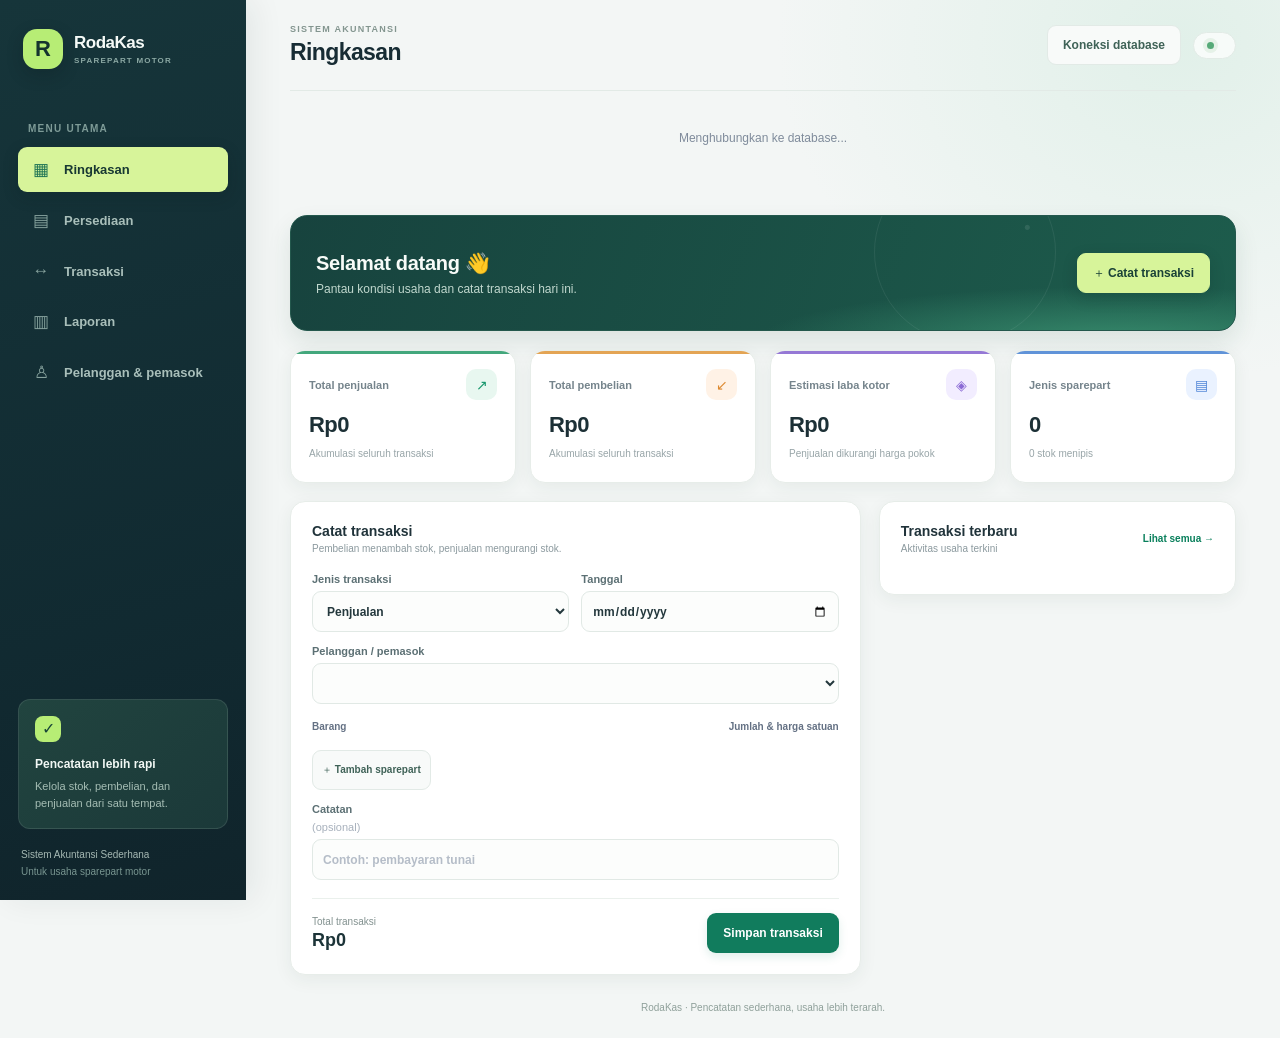
==== commit 80e4ee06: "Add files via upload" ====
--- a/index.html
+++ b/index.html
@@ -38,7 +38,10 @@
             <p class="eyebrow">SISTEM AKUNTANSI</p>
             <h1 id="page-title">Ringkasan</h1>
           </div>
-          <div class="topbar-date"><span class="status-dot"></span><span id="today-label"></span></div>
+          <div class="topbar-tools">
+            <button class="button button-quiet connection-button" id="open-supabase-config" type="button">Koneksi database</button>
+            <div class="topbar-date"><span class="status-dot"></span><span id="today-label"></span></div>
+          </div>
         </header>
 
         <div id="notice" class="notice" role="status" aria-live="polite" hidden></div>
@@ -215,5 +218,28 @@
         </div>
       </form>
     </dialog>
+    <dialog class="edit-dialog connection-dialog" id="supabase-config-dialog" aria-labelledby="supabase-config-title">
+      <form id="supabase-config-form">
+        <div class="edit-dialog-heading">
+          <div><p class="eyebrow">PENGATURAN APLIKASI</p><h2 id="supabase-config-title">Hubungkan ke Supabase</h2></div>
+          <button class="dialog-close" id="close-supabase-config" type="button" aria-label="Tutup">×</button>
+        </div>
+        <p class="connection-help">Masukkan Project URL dan anon/public/publishable key dari Supabase → Project Settings → API. Pengaturan disimpan hanya di browser ini.</p>
+        <div class="edit-fields">
+          <label>Project URL
+            <input id="supabase-project-url" type="url" placeholder="https://project-id.supabase.co" autocomplete="url" required>
+          </label>
+          <label>Anon / publishable key
+            <textarea id="supabase-anon-key" rows="3" placeholder="sb_publishable_... atau eyJ..." autocomplete="off" required></textarea>
+          </label>
+        </div>
+        <div class="dialog-error" id="supabase-config-error" role="alert" hidden></div>
+        <p class="edit-help">Jangan masukkan service-role key. Untuk akses langsung tanpa login, pastikan izin publik pada backend/schema.sql sudah diterapkan.</p>
+        <div class="edit-dialog-actions">
+          <button class="button button-quiet" id="clear-supabase-config" type="button">Hapus konfigurasi</button>
+          <button class="button button-primary" type="submit">Simpan &amp; hubungkan</button>
+        </div>
+      </form>
+    </dialog>
   </body>
 </html>
--- a/styles.css
+++ b/styles.css
@@ -41,6 +41,11 @@
 h1, h2, p { margin-top: 0; }
 h1 { margin-bottom: 0; font: 800 22px Manrope, sans-serif; letter-spacing: -.6px; }
 .topbar-date { display: flex; align-items: center; gap: 8px; color: #778395; font-size: 12px; }
+.topbar-tools { display: flex; align-items: center; gap: 12px; }
+.connection-button { white-space: nowrap; }
+.connection-help { margin: -8px 0 18px; color: #718078; font-size: 12px; line-height: 1.6; }
+.connection-dialog textarea { width: 100%; padding: 11px 12px; border: 1px solid #dce5df; border-radius: 9px; color: #233c35; font: 12px/1.5 monospace; resize: vertical; }
+.connection-dialog #clear-supabase-config { margin-right: auto; }
 .status-dot { width: 7px; height: 7px; border-radius: 50%; background: #25a777; box-shadow: 0 0 0 3px #e3f5ec; }
 .view { display: none; padding-top: 28px; }
 .view.active { display: block; }
@@ -137,6 +142,8 @@
   .topbar { min-height: 75px; }
   h1 { font-size: 19px; }
   .topbar-date { font-size: 10px; }
+  .topbar-tools { gap: 6px; }
+  .connection-button { padding: 7px 9px; font-size: 10px; }
   .view { padding-top: 21px; }
   .welcome-row { align-items: flex-start; flex-direction: column; }
   .welcome-row .button { align-self: stretch; }
@@ -383,6 +390,7 @@
   .main-content { padding: 0 15px; }
   .topbar { min-height: 72px; }
   .topbar-date { padding: 7px 9px; font-size: 9px; }
+  .topbar-tools { flex-wrap: wrap; justify-content: flex-end; }
   .view { padding-top: 20px; }
   .welcome-row { min-height: 0; padding: 19px; border-radius: 14px; }
   .welcome-row h2 { font-size: 18px; }
